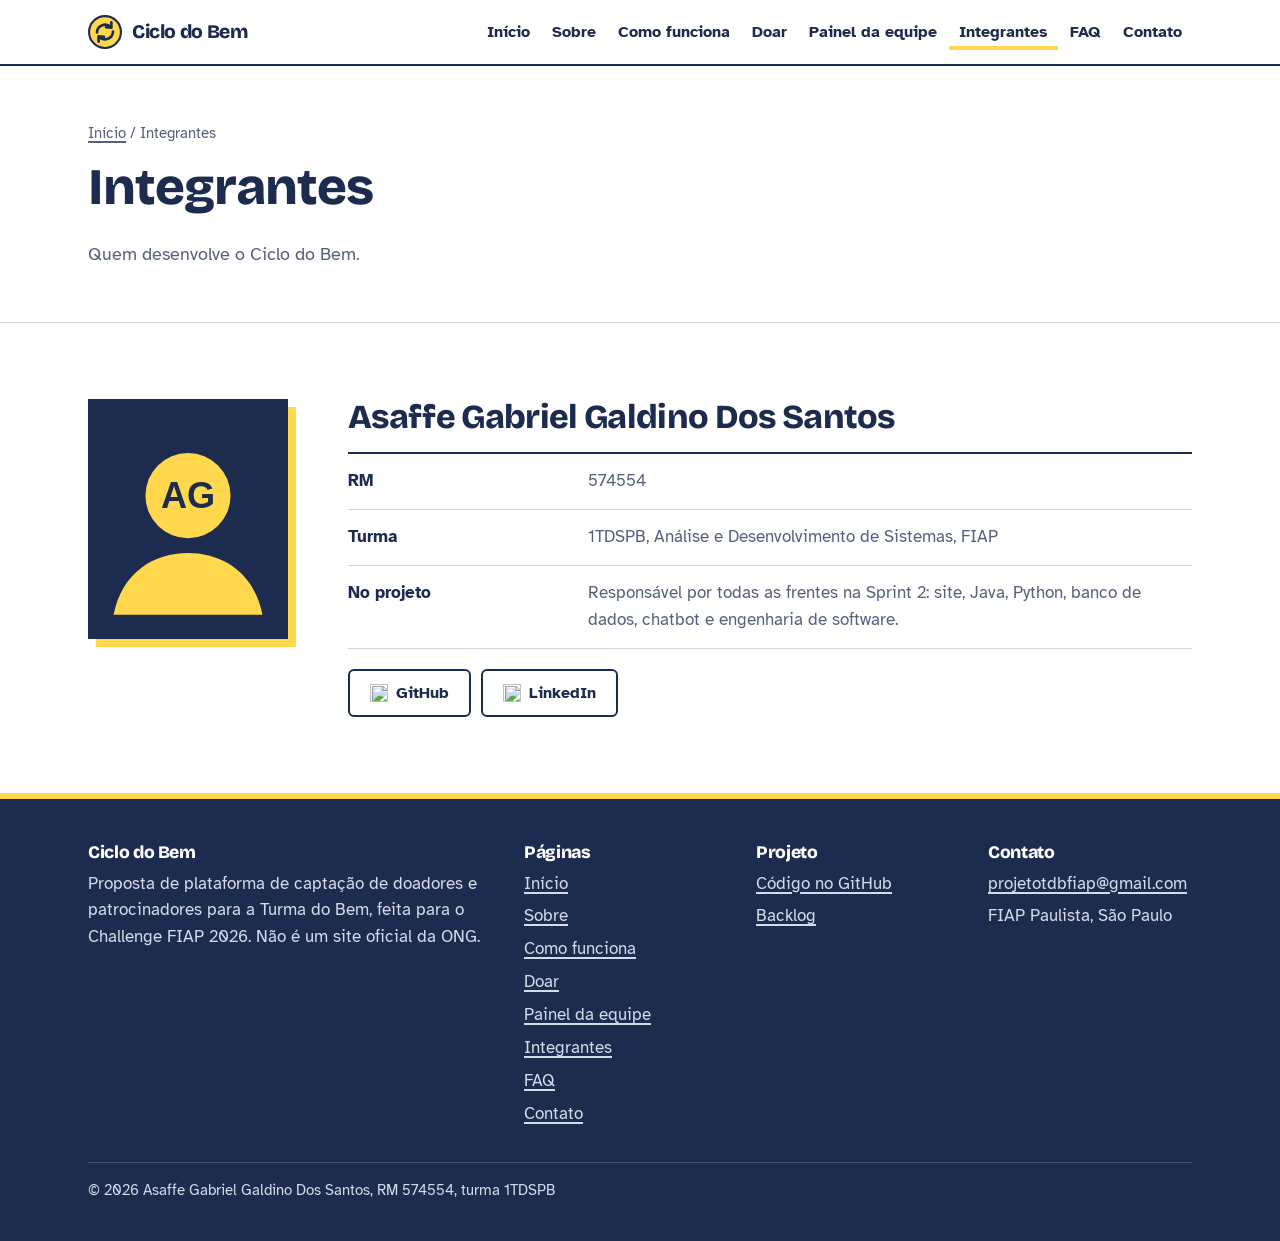
==== integrantes.html @ 29f69180 "Páginas Sobre e Integrantes" ====
<!DOCTYPE html>
<html lang="pt-BR">
<head>
    <meta charset="UTF-8">
    <meta name="viewport" content="width=device-width, initial-scale=1.0">
    <meta name="description" content="Integrante responsável pelo projeto Ciclo do Bem.">
    <title>Integrantes | Ciclo do Bem</title>
    <link rel="icon" href="assets/imagens/logo.svg" type="image/svg+xml">
    <link rel="stylesheet" href="css/style.css">
    <link rel="stylesheet" href="css/paginas.css">
</head>
<body>
    <!-- ===== CABEÇALHO (igual em todas as páginas) ===== -->
    <header class="cabecalho">
        <div class="container cabecalho__conteudo">
            <a class="logo" href="index.html">
                <img src="assets/imagens/logo.svg" alt="" width="34" height="34">
                Ciclo do Bem
            </a>
            <!-- botão do menu: aparece só em telas menores que 992px (js/main.js) -->
            <button class="menu-botao" type="button" aria-label="Abrir menu" aria-expanded="false" aria-controls="menu-principal">
                <span class="menu-botao__icone" aria-hidden="true">
                    <span class="menu-botao__barra"></span>
                    <span class="menu-botao__barra"></span>
                    <span class="menu-botao__barra"></span>
                </span>
                Menu
            </button>
            <nav class="menu" id="menu-principal" aria-label="Menu principal">
                <ul class="menu__lista">
                    <li><a class="menu__link" href="index.html">Início</a></li>
                    <li><a class="menu__link" href="sobre.html">Sobre</a></li>
                    <li><a class="menu__link" href="solucao.html">Como funciona</a></li>
                    <li><a class="menu__link" href="doar.html">Doar</a></li>
                    <li><a class="menu__link" href="painel.html">Painel da equipe</a></li>
                    <li><a class="menu__link menu__link--ativo" href="integrantes.html" aria-current="page">Integrantes</a></li>
                    <li><a class="menu__link" href="faq.html">FAQ</a></li>
                    <li><a class="menu__link" href="contato.html">Contato</a></li>
                </ul>
            </nav>
        </div>
    </header>

    <main>
        <!-- ===== TOPO DA PÁGINA ===== -->
        <section class="topo-pagina">
            <div class="container">
                <p class="trilha"><a href="index.html">Início</a> / Integrantes</p>
                <h1>Integrantes</h1>
                <p class="intro">Quem desenvolve o Ciclo do Bem.</p>
            </div>
        </section>

        <section class="secao">
            <div class="container">
                <article class="integrante">
                    <img class="integrante__foto" src="assets/imagens/foto-asaffe.svg" alt="Foto de Asaffe Gabriel Galdino Dos Santos" width="200" height="240">
                    <div>
                        <h2>Asaffe Gabriel Galdino Dos Santos</h2>
                        <dl class="lista-definicoes">
                            <div><dt>RM</dt><dd>574554</dd></div>
                            <div><dt>Turma</dt><dd>1TDSPB, Análise e Desenvolvimento de Sistemas, FIAP</dd></div>
                            <div><dt>No projeto</dt><dd>Responsável por todas as frentes na Sprint 2: site, Java, Python, banco de dados, chatbot e engenharia de software.</dd></div>
                        </dl>
                        <div class="integrante__redes">
                            <a class="btn btn--claro" href="https://github.com/Asaffeggmsmfj" target="_blank" rel="noopener"><img src="assets/icones/github.svg" alt="" width="18" height="18">GitHub</a>
                            <a class="btn btn--claro" href="https://www.linkedin.com/in/asaffe-gabriel" target="_blank" rel="noopener"><img src="assets/icones/linkedin.svg" alt="" width="18" height="18">LinkedIn</a>
                        </div>
                    </div>
                </article>
            </div>
        </section>
    </main>

    <!-- ===== RODAPÉ (igual em todas as páginas) ===== -->
    <footer class="rodape">
        <div class="container">
            <div class="rodape__grade">
                <section>
                    <h2>Ciclo do Bem</h2>
                    <p>Proposta de plataforma de captação de doadores e patrocinadores para a Turma do Bem, feita para o Challenge FIAP 2026. Não é um site oficial da ONG.</p>
                </section>
                <nav aria-label="Mapa do site">
                    <h2>Páginas</h2>
                    <ul>
                        <li><a href="index.html">Início</a></li>
                        <li><a href="sobre.html">Sobre</a></li>
                        <li><a href="solucao.html">Como funciona</a></li>
                        <li><a href="doar.html">Doar</a></li>
                        <li><a href="painel.html">Painel da equipe</a></li>
                        <li><a href="integrantes.html">Integrantes</a></li>
                        <li><a href="faq.html">FAQ</a></li>
                        <li><a href="contato.html">Contato</a></li>
                    </ul>
                </nav>
                <section>
                    <h2>Projeto</h2>
                    <ul>
                        <li><a href="https://github.com/Asaffeggmsmfj/ciclo-do-bem" target="_blank" rel="noopener">Código no GitHub</a></li>
                        <li><a href="https://github.com/Asaffeggmsmfj/ciclo-do-bem/blob/main/docs/BACKLOG.md" target="_blank" rel="noopener">Backlog</a></li>
                    </ul>
                </section>
                <section>
                    <h2>Contato</h2>
                    <ul>
                        <li><a href="mailto:projetotdbfiap@gmail.com">projetotdbfiap@gmail.com</a></li>
                        <li>FIAP Paulista, São Paulo</li>
                    </ul>
                </section>
            </div>
            <p class="rodape__base">© <span id="ano-atual">2026</span> Asaffe Gabriel Galdino Dos Santos, RM 574554, turma 1TDSPB</p>
        </div>
    </footer>
    <button class="voltar-topo" type="button">Voltar ao topo</button>
    <script src="js/main.js"></script>
</body>
</html>
---- css/style.css ----
/* ==========================================================================
   CICLO DO BEM · style.css
   Base do site: fontes, cores, tipografia, layout, cabeçalho, rodapé e
   componentes reutilizáveis (botões, formulários, abas, cupom fiscal).
   Mobile-first: o CSS base é para celular; as media queries no fim do
   arquivo ampliam para tablet (768px), desktop (992px) e telas grandes (1300px).
   ========================================================================== */

/* ---------- 1. Fontes (hospedadas no próprio projeto, licença OFL) ---------- */
@font-face { font-family: "Bricolage"; src: url("../assets/fontes/bricolage-grotesque-latin-700-normal.woff2") format("woff2"); font-weight: 700; font-display: swap; }
@font-face { font-family: "Bricolage"; src: url("../assets/fontes/bricolage-grotesque-latin-800-normal.woff2") format("woff2"); font-weight: 800; font-display: swap; }
@font-face { font-family: "Atkinson"; src: url("../assets/fontes/atkinson-hyperlegible-latin-400-normal.woff2") format("woff2"); font-weight: 400; font-display: swap; }
@font-face { font-family: "Atkinson"; src: url("../assets/fontes/atkinson-hyperlegible-latin-400-italic.woff2") format("woff2"); font-weight: 400; font-style: italic; font-display: swap; }
@font-face { font-family: "Atkinson"; src: url("../assets/fontes/atkinson-hyperlegible-latin-700-normal.woff2") format("woff2"); font-weight: 700; font-display: swap; }
@font-face { font-family: "Courier Prime"; src: url("../assets/fontes/courier-prime-latin-400-normal.woff2") format("woff2"); font-weight: 400; font-display: swap; }
@font-face { font-family: "Courier Prime"; src: url("../assets/fontes/courier-prime-latin-700-normal.woff2") format("woff2"); font-weight: 700; font-display: swap; }

/* ---------- 2. Variáveis ---------- */
:root {
    --papel: #ffffff;
    --tinta: #1d2b4f;          /* azul-tinta: textos e fundos fortes */
    --tinta-suave: #56617d;
    --marca: #ffd84d;          /* amarelo marca-texto: destaque e ações */
    --gengiva: #c94455;        /* rosa-gengiva: erros, alertas e risco */
    --nevoa: #eef1f6;          /* painéis claros */
    --linha: #cfd5e1;
    --ok: #237a52;
    --fonte-titulo: "Bricolage", "Arial Narrow", Arial, sans-serif;
    --fonte-texto: "Atkinson", "Segoe UI", Arial, sans-serif;
    --fonte-cupom: "Courier Prime", "Courier New", monospace;
    --largura-max: 1160px;
    --raio: 6px;
}

/* ---------- 3. Base ---------- */
*, *::before, *::after { box-sizing: border-box; }
html { scroll-behavior: smooth; }
body {
    margin: 0;
    font-family: var(--fonte-texto);
    font-size: 1.05rem;
    line-height: 1.6;
    color: var(--tinta);
    background: var(--papel);
    overflow-x: hidden;
}
img { max-width: 100%; height: auto; display: block; }
a { color: var(--tinta); text-decoration-thickness: 2px; text-underline-offset: 3px; }
a:hover { text-decoration-color: var(--marca); }

h1, h2, h3, h4 { font-family: var(--fonte-titulo); font-weight: 800; line-height: 1.08; margin: 0 0 .5em; letter-spacing: -0.02em; }
h1 { font-size: 2.3rem; }
h2 { font-size: 1.75rem; }
h3 { font-size: 1.25rem; font-weight: 700; letter-spacing: -0.01em; }
p { margin: 0 0 1em; max-width: 68ch; }

:focus-visible { outline: 3px solid var(--marca); outline-offset: 3px; box-shadow: 0 0 0 6px var(--tinta); }

.visualmente-oculto { position: absolute; width: 1px; height: 1px; overflow: hidden; clip: rect(0 0 0 0); white-space: nowrap; }
.oculto { display: none !important; }

@media (prefers-reduced-motion: reduce) {
    *, *::before, *::after { animation: none !important; transition: none !important; scroll-behavior: auto !important; }
}

/* ---------- 4. Layout ---------- */
.container { width: 100%; max-width: var(--largura-max); margin: 0 auto; padding: 0 16px; }
.secao { padding: 56px 0; }
.secao--nevoa { background: var(--nevoa); }
.secao--tinta { background: var(--tinta); color: var(--papel); }
.secao--tinta h2, .secao--tinta a:not(.btn) { color: var(--papel); }
.intro { color: var(--tinta-suave); font-size: 1.1rem; }
.duas-colunas { display: grid; gap: 28px; }

/* ---------- 5. Cabeçalho e menu ---------- */
.cabecalho { position: sticky; top: 0; z-index: 50; background: var(--papel); border-bottom: 2px solid var(--tinta); }
.cabecalho__conteudo { display: flex; align-items: center; justify-content: space-between; height: 64px; }
.logo { display: flex; align-items: center; gap: 10px; text-decoration: none; font-family: var(--fonte-titulo); font-weight: 800; font-size: 1.2rem; letter-spacing: -0.02em; }
.logo img { width: 34px; height: 34px; }

.menu-botao {
    display: flex; align-items: center; gap: 10px; height: 42px; padding: 0 12px;
    border: 2px solid var(--tinta); border-radius: var(--raio); background: var(--papel);
    font: 700 .95rem var(--fonte-texto); color: var(--tinta); cursor: pointer;
}
.menu-botao__icone { position: relative; width: 18px; height: 12px; }
.menu-botao__barra { position: absolute; left: 0; width: 18px; height: 2px; background: var(--tinta); transition: transform .2s, opacity .2s; }
.menu-botao__barra:nth-child(1) { top: 0; }
.menu-botao__barra:nth-child(2) { top: 5px; }
.menu-botao__barra:nth-child(3) { top: 10px; }
.menu-botao[aria-expanded="true"] .menu-botao__barra:nth-child(1) { transform: translateY(5px) rotate(45deg); }
.menu-botao[aria-expanded="true"] .menu-botao__barra:nth-child(2) { opacity: 0; }
.menu-botao[aria-expanded="true"] .menu-botao__barra:nth-child(3) { transform: translateY(-5px) rotate(-45deg); }

.menu { position: absolute; top: 64px; left: 0; right: 0; background: var(--tinta); max-height: 0; overflow: hidden; transition: max-height .25s ease; }
.menu--aberto { max-height: 560px; }
.menu__lista { list-style: none; margin: 0; padding: 8px 16px 20px; }
.menu__link { display: block; padding: 13px 4px; color: var(--papel); text-decoration: none; font-weight: 700; border-bottom: 1px solid rgba(255, 255, 255, .15); }
.menu__link:hover, .menu__link--ativo { color: var(--marca); }

/* ---------- 6. Botões ---------- */
.btn {
    display: inline-flex; align-items: center; justify-content: center;
    padding: 12px 20px; border: 2px solid var(--tinta); border-radius: var(--raio);
    font: 700 1rem var(--fonte-texto); text-decoration: none; cursor: pointer;
    background: var(--tinta); color: var(--papel);
}
.btn:hover { background: var(--marca); color: var(--tinta); }
.btn--claro { background: var(--papel); color: var(--tinta); }
.btn--marca { background: var(--marca); color: var(--tinta); border-color: var(--marca); }
.btn--marca:hover { background: var(--papel); border-color: var(--papel); }
.btn--bloco { width: 100%; }
.acoes { display: flex; flex-wrap: wrap; gap: 12px; margin-top: 24px; }

/* ---------- 7. Cupom fiscal (elemento de identidade do projeto) ---------- */
.cupom {
    position: relative; background: #fbf5df; color: #26262b;
    font-family: var(--fonte-cupom); font-size: .92rem; line-height: 1.45;
    padding: 22px 22px 34px; max-width: 360px;
    /* borda serrilhada embaixo, como papel de bobina rasgado */
    -webkit-mask: linear-gradient(#000 0 0) top / 100% calc(100% - 10px) no-repeat,
                  conic-gradient(from -45deg at bottom, #0000, #000 1deg 89deg, #0000 90deg) bottom / 14px 10px repeat-x;
            mask: linear-gradient(#000 0 0) top / 100% calc(100% - 10px) no-repeat,
                  conic-gradient(from -45deg at bottom, #0000, #000 1deg 89deg, #0000 90deg) bottom / 14px 10px repeat-x;
}
.cupom__centro { text-align: center; }
.cupom__linha { display: flex; justify-content: space-between; gap: 12px; }
.cupom__tracejado { border: 0; border-top: 1px dashed #8b8b93; margin: 10px 0; }
.cupom__total { font-weight: 700; font-size: 1.05rem; }
.cupom__marcado { background: linear-gradient(transparent 35%, var(--marca) 35%, var(--marca) 88%, transparent 88%); }

/* ---------- 8. Formulários ---------- */
.campo { display: flex; flex-direction: column; gap: 6px; margin-bottom: 18px; }
.campo label { font-weight: 700; }
.campo input, .campo select, .campo textarea {
    font: inherit; padding: 12px 14px; border: 2px solid var(--linha); border-radius: var(--raio);
    background: var(--papel); color: var(--tinta); width: 100%;
}
.campo input:focus, .campo select:focus, .campo textarea:focus { border-color: var(--tinta); outline: none; box-shadow: 0 0 0 3px var(--marca); }
.campo--erro input, .campo--erro select, .campo--erro textarea { border-color: var(--gengiva); background: #fff6f7; }
.campo__erro { color: var(--gengiva); font-size: .92rem; font-weight: 700; min-height: 1.2em; }
.campo__dica { color: var(--tinta-suave); font-size: .92rem; max-width: none; }
.campo--check label { display: flex; gap: 10px; align-items: flex-start; font-weight: 400; }
.campo--check input { width: 20px; height: 20px; flex-shrink: 0; margin-top: 3px; accent-color: var(--tinta); }

.aviso { padding: 14px 16px; border-radius: var(--raio); margin: 14px 0 0; font-weight: 700; border-left: 6px solid; }
.aviso--sucesso { background: #e8f4ee; color: var(--ok); border-color: var(--ok); }
.aviso--erro { background: #fbe9eb; color: var(--gengiva); border-color: var(--gengiva); }

/* ---------- 9. Abas ---------- */
.abas { display: flex; flex-wrap: wrap; gap: 0; margin-bottom: 24px; border-bottom: 2px solid var(--tinta); }
.abas__botao {
    font: 700 1rem var(--fonte-texto); padding: 10px 16px; cursor: pointer; color: var(--tinta-suave);
    background: none; border: 0; border-bottom: 4px solid transparent; margin-bottom: -2px;
}
.abas__botao:hover { color: var(--tinta); }
.abas__botao[aria-selected="true"] { color: var(--tinta); border-bottom-color: var(--marca); }

/* ---------- 10. Etiquetas de status ---------- */
.etiqueta { display: inline-block; padding: 1px 8px; border-radius: 3px; font-size: .85rem; font-weight: 700; background: var(--nevoa); }
.etiqueta--alto { background: var(--gengiva); color: var(--papel); }
.etiqueta--medio { background: var(--marca); color: var(--tinta); }

/* ---------- 11. Cabeçalho das páginas internas ---------- */
.topo-pagina { padding: 40px 0 28px; border-bottom: 1px solid var(--linha); }
.trilha { font-size: .92rem; color: var(--tinta-suave); margin-bottom: 14px; }
.trilha a { color: var(--tinta-suave); }

/* ---------- 12. Rodapé ---------- */
.rodape { background: var(--tinta); color: #d5dbea; padding: 44px 0 24px; border-top: 6px solid var(--marca); }
.rodape__grade { display: grid; gap: 28px; }
.rodape h2 { color: var(--papel); font-size: 1.1rem; }
.rodape a { color: #d5dbea; }
.rodape a:hover { color: var(--marca); }
.rodape ul { list-style: none; margin: 0; padding: 0; }
.rodape li { margin-bottom: 6px; }
.rodape__base { border-top: 1px solid rgba(255, 255, 255, .18); margin-top: 28px; padding-top: 16px; font-size: .92rem; max-width: none; }

.voltar-topo {
    position: fixed; right: 16px; bottom: 16px; padding: 10px 14px; border-radius: var(--raio);
    border: 2px solid var(--tinta); background: var(--marca); color: var(--tinta); font: 700 .9rem var(--fonte-texto);
    cursor: pointer; opacity: 0; pointer-events: none; transition: opacity .2s;
}
.voltar-topo--visivel { opacity: 1; pointer-events: auto; }

/* ==========================================================================
   MEDIA QUERIES
   ========================================================================== */
@media (min-width: 768px) {
    h1 { font-size: 3.2rem; }
    h2 { font-size: 2.1rem; }
    .container { padding: 0 28px; }
    .secao { padding: 76px 0; }
    .topo-pagina { padding: 56px 0 36px; }
    .duas-colunas { grid-template-columns: 1fr 1fr; gap: 48px; }
    .rodape__grade { grid-template-columns: repeat(2, 1fr); }
}

@media (min-width: 992px) {
    .menu-botao { display: none; }
    .menu { position: static; max-height: none; overflow: visible; background: none; }
    .menu__lista { display: flex; gap: 2px; padding: 0; }
    .menu__link { color: var(--tinta); border: 0; padding: 6px 10px; font-size: .97rem; }
    .menu__link:hover { color: var(--tinta); text-decoration: underline; text-decoration-color: var(--marca); text-decoration-thickness: 3px; }
    .menu__link--ativo { color: var(--tinta); box-shadow: inset 0 -4px 0 var(--marca); }
    .duas-colunas--larga { grid-template-columns: 1.3fr 1fr; }
    .rodape__grade { grid-template-columns: 2fr 1fr 1fr 1fr; }
}

@media (min-width: 1300px) {
    :root { --largura-max: 1220px; }
    h1 { font-size: 3.8rem; }
    .secao { padding: 96px 0; }
}
---- css/paginas.css ----
/* ==========================================================================
   CICLO DO BEM · paginas.css
   Estilos de cada página, na ordem: 1. Início  2. Sobre  3. Integrantes
   4. FAQ  5. Contato  6. Como funciona  7. Doar  8. Painel  9. Media queries
   ========================================================================== */

/* ---------- 1. Início ---------- */
.abertura { padding: 40px 0 56px; border-bottom: 2px solid var(--tinta); }
.abertura__grade { display: grid; gap: 40px; align-items: center; }
.abertura h1 { font-size: 2.6rem; max-width: 14ch; }
.abertura__texto { font-size: 1.15rem; color: var(--tinta-suave); }

/* o cupom "sai da impressora" uma única vez, ao carregar a página */
.abertura__impressora { position: relative; justify-self: center; width: 100%; max-width: 360px; padding-top: 14px; }
.abertura__impressora::before {
    content: ""; position: absolute; top: 0; left: -14px; right: -14px; height: 18px;
    background: var(--tinta); border-radius: 4px; z-index: 2;
}
.abertura__impressora .cupom { animation: imprimir 1.4s cubic-bezier(.2, .7, .3, 1) .3s both; transform-origin: top; }
@keyframes imprimir { from { clip-path: inset(0 0 100% 0); transform: translateY(-12px); } to { clip-path: inset(0 0 0 0); transform: translateY(0); } }

.fatos { list-style: none; padding: 0; margin: 0; border-top: 2px solid var(--tinta); }
.fatos li { display: flex; align-items: baseline; gap: 16px; padding: 14px 0; border-bottom: 1px solid var(--linha); }
.fatos strong { font-family: var(--fonte-titulo); font-size: 1.9rem; min-width: 3.6ch; line-height: 1; }

.etapas { list-style: none; padding: 0; margin: 32px 0 0; display: grid; gap: 0; counter-reset: etapa; }
.etapas li { position: relative; padding: 0 0 26px 52px; border-left: 3px solid var(--tinta); margin-left: 15px; }
.etapas li:last-child { border-left-color: transparent; }
.etapas li::before {
    counter-increment: etapa; content: counter(etapa);
    position: absolute; left: -18px; top: -2px; width: 33px; height: 33px; border-radius: 50%;
    display: grid; place-items: center; background: var(--marca); border: 3px solid var(--tinta);
    font-family: var(--fonte-titulo); font-weight: 800;
}
.etapas h3 { margin-bottom: 4px; }
.etapas p { color: var(--tinta-suave); margin: 0; }

.faixa-final { display: grid; gap: 20px; align-items: center; }
.faixa-final p { color: #d5dbea; margin: 0; }

/* ---------- 2. Sobre ---------- */
.lista-definicoes { margin: 0; border-top: 2px solid var(--tinta); }
.lista-definicoes div { padding: 14px 0; border-bottom: 1px solid var(--linha); display: grid; gap: 4px; }
.lista-definicoes dt { font-weight: 700; }
.lista-definicoes dd { margin: 0; color: var(--tinta-suave); }

.cronograma { list-style: none; margin: 0; padding: 0; display: grid; gap: 14px; }
.cronograma li { padding: 18px 20px; border: 2px solid var(--linha); border-radius: var(--raio); }
.cronograma__feito { background: var(--nevoa); }
.cronograma__atual { border-color: var(--tinta) !important; box-shadow: 6px 6px 0 var(--marca); }
.cronograma h3 { margin-bottom: 6px; }
.cronograma p { margin: 0; color: var(--tinta-suave); }

/* ---------- 3. Integrantes ---------- */
.integrante { display: grid; gap: 24px; align-items: start; }
.integrante__foto { width: 200px; height: 240px; object-fit: cover; border: 3px solid var(--tinta); box-shadow: 8px 8px 0 var(--marca); }
.integrante__redes { display: flex; flex-wrap: wrap; gap: 10px; margin-top: 20px; }
.integrante__redes img { width: 18px; height: 18px; margin-right: 8px; }

/* ---------- 4. FAQ ---------- */
.faq { max-width: 820px; }
.faq__item { border-bottom: 1px solid var(--linha); }
.faq__item h3 { margin: 0; font-family: var(--fonte-texto); font-size: 1.08rem; letter-spacing: 0; }
.faq__pergunta {
    width: 100%; display: flex; justify-content: space-between; align-items: center; gap: 16px;
    padding: 18px 0; border: 0; background: none; font: inherit; font-weight: 700; text-align: left;
    color: var(--tinta); cursor: pointer;
}
.faq__icone { flex-shrink: 0; width: 26px; height: 26px; border: 2px solid var(--tinta); border-radius: 50%; display: grid; place-items: center; font-weight: 700; transition: transform .2s; }
.faq__pergunta[aria-expanded="true"] .faq__icone { transform: rotate(45deg); background: var(--marca); }
.faq__resposta { max-height: 0; overflow: hidden; transition: max-height .25s ease; }
.faq__resposta p { padding-bottom: 18px; margin: 0; color: var(--tinta-suave); }

/* ---------- 5. Contato ---------- */
.contato__grade { display: grid; gap: 36px; }
.contato__info { list-style: none; padding: 0; margin: 0 0 20px; }
.contato__info li { display: flex; gap: 12px; align-items: flex-start; padding: 12px 0; border-bottom: 1px solid var(--linha); }
.contato__info img { width: 22px; height: 22px; margin-top: 2px; }
.formulario { background: var(--nevoa); padding: 24px; border-radius: var(--raio); }
.contador { align-self: flex-end; font-size: .88rem; color: var(--tinta-suave); }

/* ---------- 6. Como funciona ---------- */
.jornada { display: grid; gap: 8px; }
.jornada__etapa {
    text-align: left; padding: 14px 16px; cursor: pointer; font: inherit; color: var(--tinta);
    background: var(--papel); border: 2px solid var(--linha); border-radius: var(--raio);
}
.jornada__etapa strong { display: block; font-family: var(--fonte-titulo); font-size: 1.15rem; }
.jornada__etapa span { color: var(--tinta-suave); }
.jornada__etapa--ativa { border-color: var(--tinta); background: var(--marca); }
.jornada__etapa--ativa span { color: var(--tinta); }
.jornada__detalhe { margin-top: 18px; padding: 22px; border-left: 6px solid var(--marca); background: var(--nevoa); }
.jornada__detalhe h3 { margin-bottom: 6px; }

.passos { list-style: none; padding: 0; margin: 0 0 24px; counter-reset: passo; }
.passos li { position: relative; padding: 0 0 18px 44px; }
.passos li::before { counter-increment: passo; content: counter(passo); position: absolute; left: 0; top: -1px; width: 28px; height: 28px; border-radius: 50%; background: var(--tinta); color: var(--papel); display: grid; place-items: center; font-weight: 700; font-size: .9rem; }

/* conversa de exemplo, imitando a tela do Telegram */
.conversa { max-width: 400px; background: #dfe7d8; border-radius: 14px; padding: 16px 14px; border: 2px solid var(--tinta); }
.conversa__titulo { font-weight: 700; font-size: .92rem; margin-bottom: 12px; }
.conversa__msg { max-width: 85%; padding: 9px 12px; border-radius: 12px; margin: 0 0 8px; font-size: .95rem; line-height: 1.4; }
.conversa__msg--bot { background: var(--papel); border-bottom-left-radius: 3px; }
.conversa__msg--pessoa { background: #d3f3c0; margin-left: auto; border-bottom-right-radius: 3px; }
.conversa__foto { display: block; font-style: italic; color: var(--tinta-suave); }

.frentes { display: grid; gap: 28px; }
.frentes article { border-top: 4px solid var(--tinta); padding-top: 16px; }
.frentes img { width: 36px; height: 36px; margin-bottom: 10px; }
.frentes p { color: var(--tinta-suave); margin: 0; }

/* ---------- 7. Doar ---------- */
.simulador { display: grid; gap: 32px; align-items: start; }
.simulador h2 { font-size: 1.3rem; margin-top: 8px; }
.valores { display: grid; grid-template-columns: repeat(2, 1fr); gap: 10px; margin-bottom: 16px; }
.valores__botao { font: 800 1.15rem var(--fonte-titulo); padding: 14px; border-radius: var(--raio); border: 2px solid var(--linha); background: var(--papel); cursor: pointer; color: var(--tinta); }
.valores__botao:hover { border-color: var(--tinta); }
.valores__botao--ativo { border-color: var(--tinta); background: var(--marca); }
.formas { display: flex; flex-wrap: wrap; gap: 8px; margin-bottom: 8px; }
.formas label { display: flex; align-items: center; gap: 8px; padding: 8px 14px; border: 2px solid var(--linha); border-radius: var(--raio); cursor: pointer; }
.formas input { accent-color: var(--tinta); }
.formas label.formas--desabilitada { opacity: .4; cursor: not-allowed; text-decoration: line-through; }
.recibo { justify-self: center; width: 100%; max-width: 360px; }
.recibo .cupom { max-width: none; }
.recibo__impacto { font-family: var(--fonte-texto); font-size: .95rem; margin: 6px 0 0; }
.validador__resultado { list-style: none; padding: 0; margin: 16px 0 0; }
.validador__resultado li { padding: 6px 0 6px 26px; position: relative; }
.validador__resultado li::before { position: absolute; left: 0; top: 6px; font-weight: 700; }
.validador__ok::before { content: "\2713"; color: var(--ok); }
.validador__falta::before { content: "\2717"; color: var(--gengiva); }
.validador__resultado li.aviso { padding: 12px 16px; margin-top: 10px; }
.validador__resultado li.aviso::before { content: none; }

/* ---------- 8. Painel ---------- */
.indicadores { display: grid; grid-template-columns: repeat(2, 1fr); border-top: 2px solid var(--tinta); margin-bottom: 36px; }
.indicador { padding: 16px 12px 16px 0; border-bottom: 1px solid var(--linha); }
.indicador__valor { font-family: var(--fonte-titulo); font-weight: 800; font-size: 1.7rem; line-height: 1.1; }
.indicador__rotulo { font-size: .92rem; color: var(--tinta-suave); }
.filtros { display: flex; flex-wrap: wrap; gap: 12px; align-items: flex-end; margin-bottom: 16px; }
.filtros .campo { margin-bottom: 0; flex: 1 1 180px; }
.tabela-rolagem { overflow-x: auto; border: 2px solid var(--tinta); border-radius: var(--raio); }
.tabela { width: 100%; border-collapse: collapse; min-width: 600px; }
.tabela th { background: var(--tinta); color: var(--papel); text-align: left; padding: 10px 12px; font-size: .92rem; }
.tabela td { padding: 10px 12px; border-top: 1px solid var(--linha); font-size: .96rem; vertical-align: top; }
.tabela tbody tr:hover { background: var(--nevoa); }
.lista-campanhas { display: grid; gap: 20px; }
.lista-campanhas article { padding: 18px 0; border-bottom: 1px solid var(--linha); }
.barra { height: 12px; background: var(--nevoa); border: 1px solid var(--linha); border-radius: 3px; overflow: hidden; margin-top: 8px; }
.barra__preenchimento { height: 100%; background: var(--tinta); }

/* ==========================================================================
   MEDIA QUERIES
   ========================================================================== */
@media (min-width: 768px) {
    .abertura { padding: 64px 0 80px; }
    .abertura h1 { font-size: 3.6rem; }
    .abertura__grade { grid-template-columns: 1.3fr 1fr; }
    .faixa-final { grid-template-columns: 1fr auto; }
    .lista-definicoes div { grid-template-columns: 220px 1fr; gap: 20px; }
    .cronograma { grid-template-columns: repeat(2, 1fr); }
    .integrante { grid-template-columns: 220px 1fr; gap: 40px; }
    .contato__grade { grid-template-columns: 1fr 1.4fr; }
    .jornada { grid-template-columns: repeat(2, 1fr); }
    .frentes { grid-template-columns: repeat(3, 1fr); }
    .valores { grid-template-columns: repeat(4, 1fr); }
    .indicadores { grid-template-columns: repeat(3, 1fr); }
    .lista-campanhas { grid-template-columns: repeat(3, 1fr); }
}

@media (min-width: 992px) {
    .abertura h1 { font-size: 4.2rem; }
    .jornada { grid-template-columns: repeat(4, 1fr); }
    .simulador { grid-template-columns: 1.4fr 1fr; gap: 56px; }
    .recibo { position: sticky; top: 88px; }
    .indicadores { grid-template-columns: repeat(6, 1fr); }
}

@media (min-width: 1300px) {
    .abertura h1 { font-size: 4.8rem; }
}

/* a sombra fica no elemento pai porque a máscara serrilhada do cupom cortaria um box-shadow */
.abertura__impressora, .recibo__papel { filter: drop-shadow(0 1px 0 rgba(29, 43, 79, .35)) drop-shadow(0 12px 14px rgba(29, 43, 79, .18)); }
.recibo__papel { margin-bottom: 18px; }
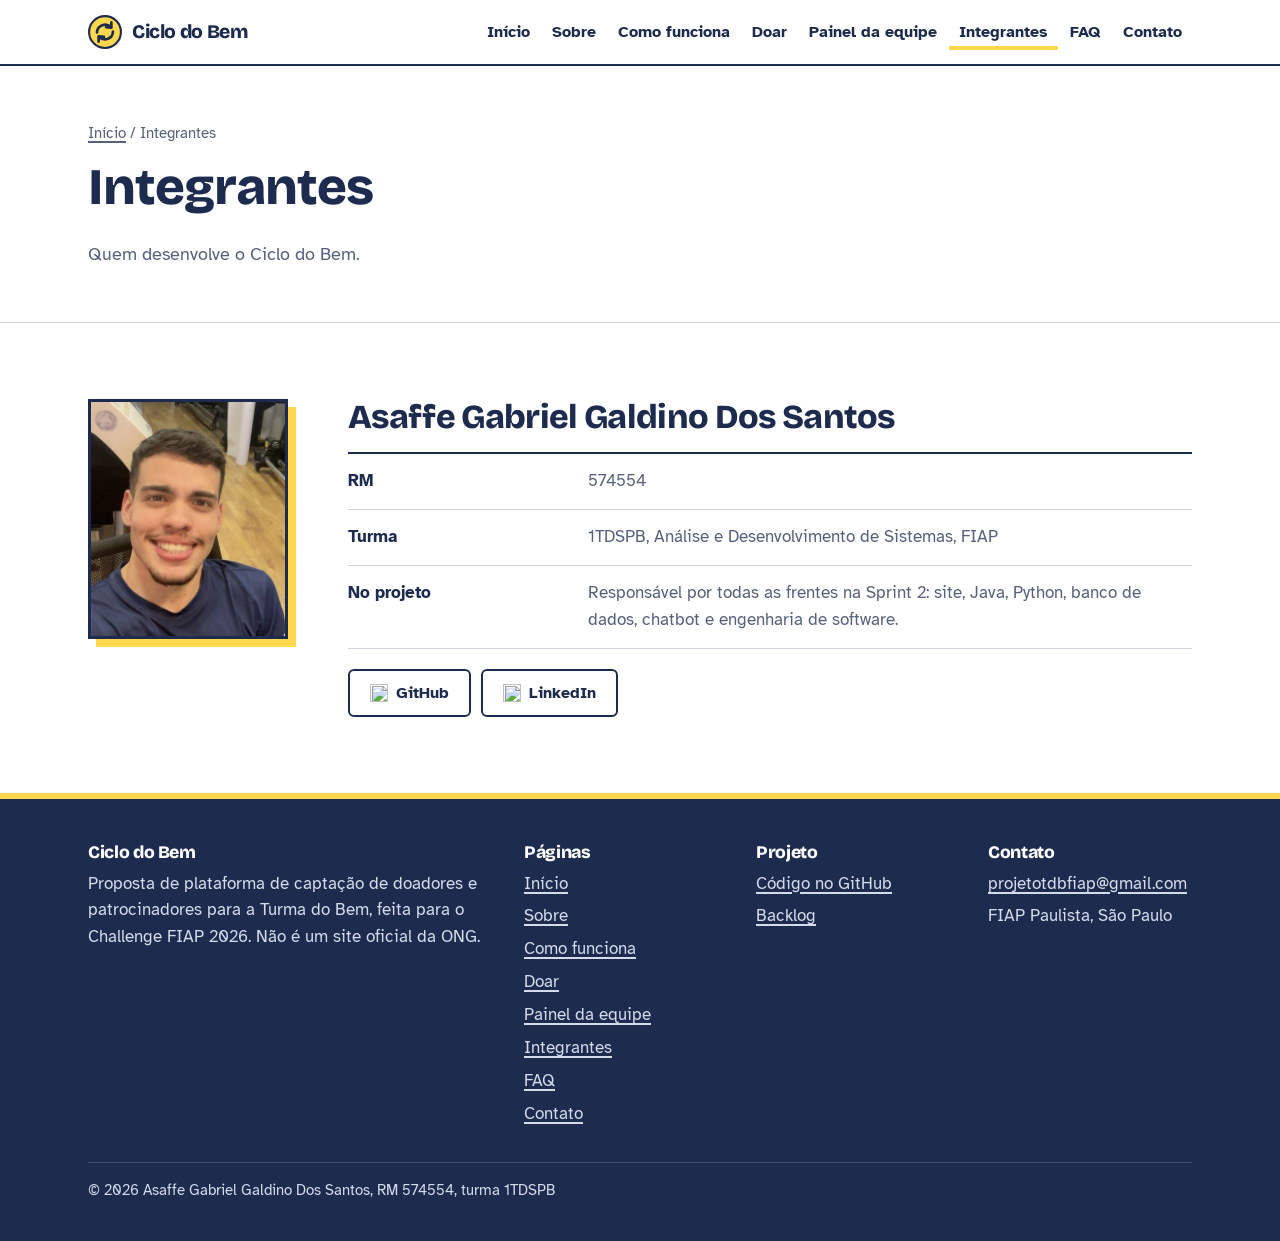
==== commit 001f99e3: "Usa a foto real em Integrantes e no README" ====
--- a/integrantes.html
+++ b/integrantes.html
@@ -54,7 +54,7 @@
         <section class="secao">
             <div class="container">
                 <article class="integrante">
-                    <img class="integrante__foto" src="assets/imagens/foto-asaffe.svg" alt="Foto de Asaffe Gabriel Galdino Dos Santos" width="200" height="240">
+                    <img class="integrante__foto" src="assets/imagens/foto-asaffe.jpg" alt="Foto de Asaffe Gabriel Galdino Dos Santos" width="200" height="240">
                     <div>
                         <h2>Asaffe Gabriel Galdino Dos Santos</h2>
                         <dl class="lista-definicoes">
